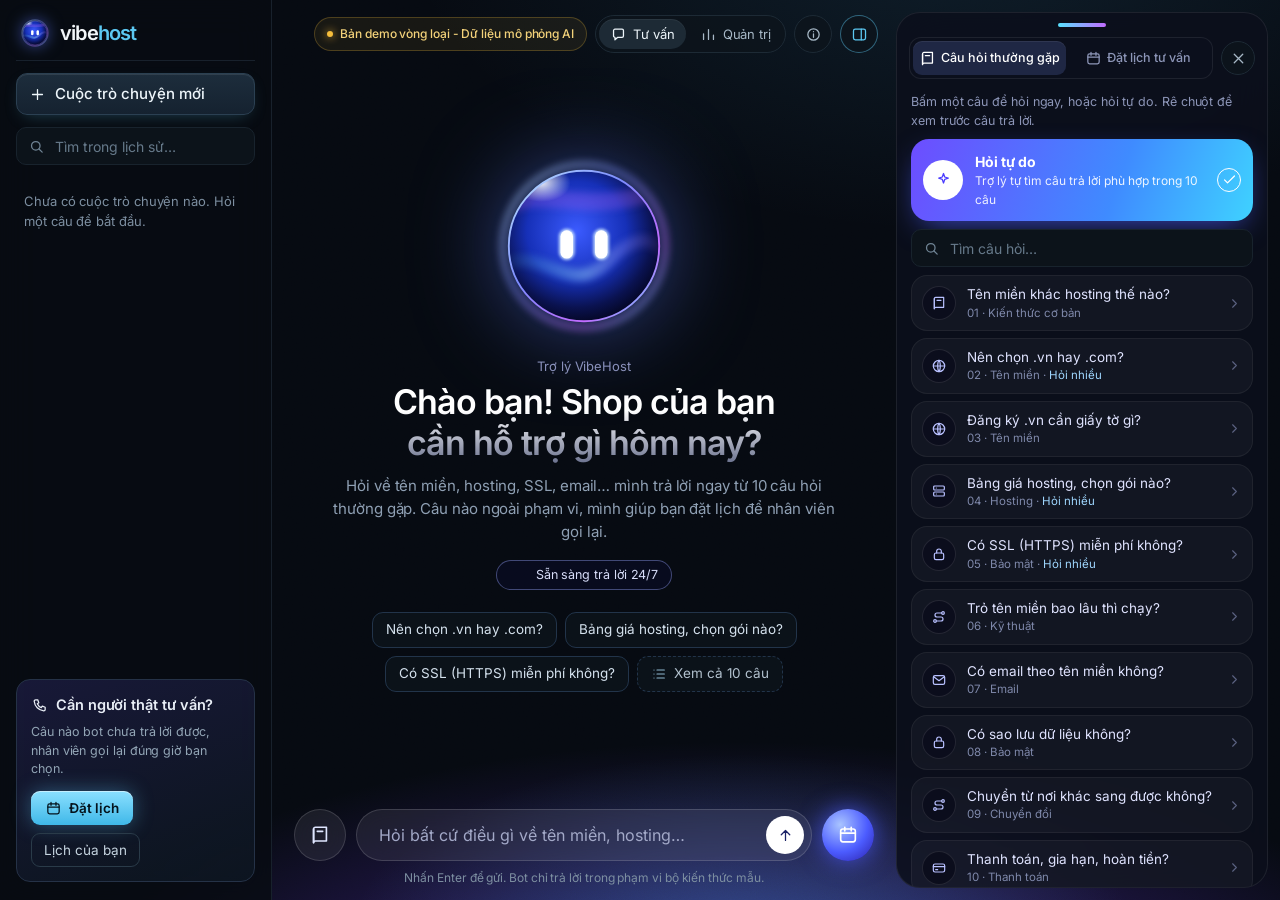
==== beta/index.html @ 1653cec9 "Bản xem trước giao diện v2 tại /beta/ (link chính vẫn là v1.2) Co-Authored-By: Claude Opus 5.5 <nore" ====
<!doctype html>
<html lang="vi">
<head>
  <meta charset="utf-8">
  <meta name="viewport" content="width=device-width, initial-scale=1, viewport-fit=cover">
  <title>Chatbot tư vấn VibeHost — Đề 4 (bản demo vòng loại)</title>
  <meta name="description" content="Chatbot FAQ & đặt lịch tư vấn (Đề 4, VIBE-CODING 2026). Bản demo vòng loại - Dữ liệu mô phỏng AI.">
  <meta name="theme-color" content="#060a11">
  <meta name="color-scheme" content="dark">
  <link rel="icon" href="assets/mascot.svg" type="image/svg+xml">
  <link rel="stylesheet" href="css/styles.css">
</head>
<body>
  <a class="skip-link" href="#msg-input">Bỏ qua, tới ô nhập câu hỏi</a>
  <div class="glowbg" aria-hidden="true"></div>

  <div class="app" id="app" data-view="chat" data-panel-open="true">
    <!-- ============ CỘT TRÁI: LỊCH SỬ TRÒ CHUYỆN ============ -->
    <aside class="side" id="side" aria-label="Lịch sử trò chuyện">
      <div class="brand">
        <img src="assets/mascot.svg" width="30" height="30" alt="">
        <b translate="no">vibe<span>host</span></b>
        <button type="button" class="iconbtn sm only-drawer" id="side-close" aria-label="Đóng lịch sử"></button>
      </div>
      <button type="button" class="new" id="btn-new-chat"><span data-icon="plus"></span>Cuộc trò chuyện mới</button>
      <label class="find"><span data-icon="search"></span><span class="sr-only">Tìm trong lịch sử</span><input type="search" id="hist-search" placeholder="Tìm trong lịch sử…" autocomplete="off"></label>
      <nav class="hist" id="hist-list" aria-label="Các cuộc trò chuyện"></nav>
      <div class="help">
        <b><span data-icon="phone"></span>Cần người thật tư vấn?</b>
        <p>Câu nào bot chưa trả lời được, nhân viên gọi lại đúng giờ bạn chọn.</p>
        <div class="row">
          <button type="button" class="btnc" id="help-book"><span data-icon="cal"></span>Đặt lịch</button>
          <button type="button" class="btng" id="help-mine">Lịch của bạn <span class="count-pill" id="mine-count" hidden>0</span></button>
        </div>
      </div>
    </aside>

    <!-- ============ KHU GIỮA ============ -->
    <main class="main">
      <header class="top">
        <button type="button" class="iconbtn only-m" id="btn-hist" aria-label="Mở lịch sử trò chuyện"><span data-icon="clock"></span></button>
        <a class="top-brand" href="#/chat" aria-label="VibeHost, về màn hình tư vấn"><img src="assets/mascot.svg" width="26" height="26" alt=""><b translate="no">vibe<span>host</span></b></a>
        <span class="conv-title" id="conv-title"><span data-icon="chat"></span><span id="conv-title-text">Cuộc trò chuyện mới</span></span>
        <span class="grow"></span>
        <span class="demo" role="note">Bản demo vòng loại - Dữ liệu mô phỏng AI</span>
        <nav class="pillg" aria-label="Chuyển màn hình">
          <a href="#/chat" data-route="chat"><span data-icon="chat"></span>Tư vấn</a>
          <a href="#/admin" data-route="admin"><span data-icon="chart"></span>Quản trị<span class="nav-count" id="nav-admin-count" hidden>0</span></a>
        </nav>
        <button type="button" class="iconbtn hide-m" id="btn-demo" aria-label="Chạy demo tự động 5 tính năng" title="Chạy demo tự động 5 tính năng"><span data-icon="play"></span></button>
        <button type="button" class="iconbtn" id="btn-about" aria-label="Giới thiệu bản demo" title="Giới thiệu bản demo"><span data-icon="info"></span></button>
        <button type="button" class="iconbtn chat-only" id="btn-panel" aria-label="Ẩn hoặc hiện bảng câu hỏi và đặt lịch" aria-controls="panel" aria-expanded="true"><span data-icon="panelR"></span></button>
      </header>
      <div class="storage-warning" id="storage-warning" role="alert" hidden>Trình duyệt đang chặn lưu trữ: lịch hẹn và lịch sử chỉ được giữ tạm đến khi tải lại trang.</div>

      <!-- Màn tư vấn -->
      <section class="view-chat" id="view-chat" aria-labelledby="chat-h1">
        <h1 class="sr-only" id="chat-h1">Chatbot tư vấn tên miền và hosting VibeHost</h1>
        <div class="chat-log" id="chat-log" role="log" aria-live="polite" aria-label="Nội dung trò chuyện"></div>
        <div class="bottom">
          <form class="dock" id="composer" autocomplete="off">
            <button type="button" class="round" id="dock-faq" aria-label="Mở câu hỏi thường gặp"><span data-icon="book"></span></button>
            <div class="field" id="composer-field">
              <label class="sr-only" for="msg-input">Nhập câu hỏi</label>
              <input id="msg-input" type="text" maxlength="300" enterkeyhint="send" placeholder="Hỏi bất cứ điều gì về tên miền, hosting…">
              <span class="counter" id="msg-counter" aria-hidden="true">0/300</span>
              <button type="submit" class="snd" id="send-btn" aria-label="Gửi câu hỏi"><span data-icon="up"></span></button>
            </div>
            <button type="button" class="orbbtn" id="dock-book" aria-label="Đặt lịch tư vấn"><span data-icon="cal"></span></button>
          </form>
          <p class="hint" id="composer-hint" aria-live="polite">Nhấn Enter để gửi. Bot chỉ trả lời trong phạm vi bộ kiến thức mẫu.</p>
        </div>
      </section>

      <!-- Màn quản trị -->
      <section class="view-admin" id="view-admin" aria-labelledby="adm-h1" hidden>
        <div class="adwrap">
          <div class="adm-head">
            <h1 id="adm-h1">Quản trị lịch hẹn</h1>
            <p>Không cần đăng nhập (đúng phạm vi đề, chỉ dùng cho demo). <span id="adm-storage-note"></span></p>
          </div>
          <div class="kpis">
            <div><small>Câu hỏi đã nhận</small><b id="ins-questions">0</b><em id="ins-since">chưa có câu hỏi</em></div>
            <div><small>Bot tự trả lời</small><b class="grad" id="ins-answered">—</b><em id="ins-answered-sub">0 câu từ bộ kiến thức</em></div>
            <div><small>Chuyển cho nhân viên</small><b id="ins-fallback">0</b><em><span id="ins-bookings">0</span> lịch hẹn tạo từ chatbot</em></div>
            <div><small><span class="dot pend"></span>Lịch chờ xử lý</small><b id="st-pending">0</b><em>Tổng <span id="st-total">0</span>, hẹn hôm nay <span id="st-today">0</span></em></div>
          </div>
          <div class="grid2">
            <div class="col-main">
              <div class="toolbar">
                <label class="find grow"><span data-icon="search"></span><span class="sr-only">Tìm lịch hẹn</span><input type="search" id="adm-search" placeholder="Tìm theo tên, số điện thoại, nội dung…"></label>
                <div class="seg" role="group" aria-label="Lọc theo trạng thái">
                  <button type="button" data-filter="all" aria-pressed="true">Tất cả</button>
                  <button type="button" data-filter="pending" aria-pressed="false">Chờ xử lý</button>
                  <button type="button" data-filter="done" aria-pressed="false">Đã xong</button>
                </div>
              </div>
              <div class="toolbar">
                <button type="button" class="btn danger-ghost" id="adm-clear-done"><span data-icon="trash"></span><span>Xóa lịch đã xử lý (<span id="adm-clear-done-count">0</span>)</span></button>
                <button type="button" class="btn ghost" id="adm-export"><span data-icon="download"></span>Xuất CSV</button>
                <button type="button" class="btn ghost" id="adm-seed"><span data-icon="plus"></span>Thêm dữ liệu mẫu</button>
              </div>
              <div class="tbl">
                <div class="th" aria-hidden="true"><span>Thời gian</span><span>Khách hàng</span><span>Nội dung cần tư vấn</span><span>Trạng thái</span><span></span></div>
                <div id="adm-list" aria-live="polite"></div>
              </div>
            </div>
            <div class="col-side">
              <section class="ins" aria-labelledby="rank-h"><h2 id="rank-h"><img src="assets/mascot.svg" width="22" height="22" alt="">Chủ đề được hỏi nhiều nhất</h2><ol class="rank" id="ins-rank"></ol></section>
              <section class="ins" id="adm-log-panel" aria-labelledby="log-h"><h2 id="log-h"><span>Bot chưa trả lời được (<span id="adm-unanswered-count">0</span>)</span></h2>
                <p class="muted">Gợi ý câu hỏi mới để bổ sung vào bộ kiến thức.</p>
                <ul class="miss-list" id="adm-unanswered"></ul>
                <button type="button" class="btn ghost sm" id="adm-clear-log">Xóa nhật ký</button>
              </section>
              <p class="danger-zone"><button type="button" class="link-btn danger" id="adm-reset">Đặt lại toàn bộ dữ liệu demo</button></p>
            </div>
          </div>
        </div>
      </section>
    </main>

    <!-- ============ CỘT PHẢI: CÂU HỎI THƯỜNG GẶP / ĐẶT LỊCH ============ -->
    <aside class="panel" id="panel" aria-label="Câu hỏi thường gặp và đặt lịch tư vấn">
      <span class="grab" aria-hidden="true"></span>
      <div class="ptabs">
        <div class="seg-tabs" role="tablist" aria-label="Chọn nội dung bảng">
          <button type="button" role="tab" id="tab-faq" aria-controls="pane-faq" aria-selected="true"><span data-icon="book"></span>Câu hỏi thường gặp</button>
          <button type="button" role="tab" id="tab-book" aria-controls="pane-book" aria-selected="false" tabindex="-1"><span data-icon="cal"></span>Đặt lịch tư vấn</button>
        </div>
        <button type="button" class="iconbtn sm" id="panel-close" aria-label="Đóng bảng"><span data-icon="x"></span></button>
      </div>

      <div class="pane" id="pane-faq" role="tabpanel" aria-labelledby="tab-faq">
        <p class="pane-sub">Bấm một câu để hỏi ngay, hoặc hỏi tự do. Rê chuột để xem trước câu trả lời.</p>
        <button type="button" class="smart" id="faq-free"><span class="bub"><span data-icon="spark"></span></span><span><b>Hỏi tự do</b><small>Trợ lý tự tìm câu trả lời phù hợp trong 10 câu</small></span><span class="ok"><span data-icon="check"></span></span></button>
        <label class="find"><span data-icon="search"></span><span class="sr-only">Tìm câu hỏi</span><input type="search" id="faq-search" placeholder="Tìm câu hỏi…" autocomplete="off"></label>
        <div class="faq-list" id="faq-list"></div>
        <p class="pane-foot">Bộ kiến thức mẫu, 10 câu. Giá và chính sách là dữ liệu mẫu.</p>
      </div>

      <div class="pane" id="pane-book" role="tabpanel" aria-labelledby="tab-book" hidden>
        <form id="booking-form" class="bform" novalidate>
          <p class="pane-sub">Nhân viên <span translate="no">VibeHost</span> gọi lại đúng giờ hẹn. Thứ 2 đến Thứ 7, 08:00–11:30 và 13:30–17:00 (giờ Việt Nam).</p>
          <div class="field2"><label for="bk-name">Họ và tên <span class="req" aria-hidden="true">*</span></label>
            <input id="bk-name" name="name" type="text" maxlength="50" autocomplete="name" placeholder="VD: Nguyễn Thị Lan…" aria-describedby="err-name" aria-required="true">
            <p class="ferr" id="err-name"></p></div>
          <div class="field2"><label for="bk-phone">Số điện thoại <span class="req" aria-hidden="true">*</span></label>
            <input id="bk-phone" name="phone" type="tel" inputmode="tel" maxlength="16" autocomplete="tel" placeholder="VD: 0912 345 678…" aria-describedby="err-phone" aria-required="true">
            <p class="ferr" id="err-phone"></p></div>
          <div class="field2"><span class="flabel" id="lbl-date">Ngày hẹn <span class="req" aria-hidden="true">*</span></span>
            <div class="days" id="bk-days" role="radiogroup" aria-labelledby="lbl-date" aria-describedby="err-date"></div>
            <p class="ferr" id="err-date"></p></div>
          <div class="field2"><span class="flabel" id="lbl-time">Giờ hẹn <span class="req" aria-hidden="true">*</span></span>
            <div class="slots" id="bk-slots" role="radiogroup" aria-labelledby="lbl-time" aria-describedby="err-time slot-hint"></div>
            <p class="slot-hint" id="slot-hint"></p>
            <p class="ferr" id="err-time"></p></div>
          <div class="field2"><label for="bk-note">Nội dung cần tư vấn <span class="opt-note">(không bắt buộc)</span></label>
            <textarea id="bk-note" name="note" rows="2" maxlength="200" placeholder="VD: Muốn chuyển website từ nơi khác sang…" aria-describedby="err-note"></textarea>
            <div class="ffoot"><p class="ferr" id="err-note"></p><span class="cnt" id="note-count">0/200</span></div></div>
          <div class="sum" id="bk-sum"><span data-icon="cal"></span><span id="bk-sum-text">Chọn ngày và giờ hẹn</span></div>
          <p class="form-error" id="err-form" role="alert"></p>
          <button type="submit" class="go block" id="bk-submit">Xác nhận đặt lịch</button>
          <p class="privacy">Thông tin chỉ lưu trên trình duyệt này (localStorage) để phục vụ bản demo, không gửi đi đâu.</p>
        </form>
        <section class="mine" id="mine-section" aria-labelledby="mine-h" hidden>
          <h3 id="mine-h">Lịch hẹn của bạn</h3>
          <ul class="mine-list" id="mine-list"></ul>
        </section>
      </div>
    </aside>
    <div class="scrim" id="scrim" hidden></div>
  </div>

  <div class="pop" id="faq-pop" role="tooltip" hidden></div>

  <!-- Giới thiệu -->
  <dialog id="about-dialog" class="dlg" aria-labelledby="about-title">
    <div class="dlg-in">
      <div class="dlg-head"><h2 id="about-title">Về bản demo</h2><button type="button" class="iconbtn sm" data-close aria-label="Đóng"><span data-icon="x"></span></button></div>
      <p class="dlg-sub">Đề 4: Chatbot FAQ &amp; đặt lịch tư vấn. VIBE-CODING 2026, đội Vibe, Bảng B – Kinh tế.</p>
      <h3>Dành cho ai</h3>
      <p>Chủ shop và doanh nghiệp nhỏ đang cần tên miền, hosting, trong khi nhà cung cấp nhỏ như <span translate="no">VibeHost</span> (giả định) không đủ người trực 24/7.</p>
      <h3>Một tình huống cụ thể</h3>
      <ol class="steps">
        <li><b>22 giờ</b>, chị Lan (chủ shop thời trang online) hỏi “nên chọn .vn hay .com” → bot trả lời ngay và gợi ý 3 câu liên quan.</li>
        <li>Chị hỏi “có nhận thiết kế logo không”, ngoài bộ kiến thức → bot không đoán mò mà mời đặt lịch, chị để lại tên và số điện thoại.</li>
        <li><b>Sáng hôm sau</b>, nhân viên mở trang Quản trị, gọi lại, bấm “Đã xử lý” rồi xóa lịch. Câu hỏi chưa trả lời được giúp chủ shop bổ sung bộ câu hỏi.</li>
      </ol>
      <h3>Ba loại dữ liệu trong ứng dụng</h3>
      <dl class="legend">
        <div><dt><span class="tag sample">Dữ liệu mẫu</span></dt><dd>10 câu hỏi, giá, chính sách và lịch hẹn mẫu do đội soạn, không phải thông tin thật của công ty nào.</dd></div>
        <div><dt><span class="tag ai">AI mô phỏng</span></dt><dd>Phần diễn đạt lại câu trả lời và 3 câu gợi ý: chạy theo quy tắc, không gọi AI thật. “Xem câu trả lời gốc” cho thấy bot dựa vào đâu.</dd></div>
        <div><dt><span class="tag real">Do bạn nhập</span></dt><dd>Câu hỏi và lịch hẹn bạn tạo, lưu thật trên trình duyệt này (localStorage), không gửi đi đâu.</dd></div>
      </dl>
      <div class="dlg-foot"><button type="button" class="btng" data-close>Đóng</button><button type="button" class="go" id="about-demo"><span data-icon="play"></span>Chạy demo tự động 5 tính năng</button></div>
    </div>
  </dialog>

  <!-- Hộp xác nhận -->
  <dialog id="confirm-dialog" class="dlg confirm" aria-labelledby="confirm-msg">
    <form method="dialog" class="dlg-in">
      <p id="confirm-msg"></p>
      <div class="dlg-foot"><button type="submit" value="cancel" class="btng">Hủy</button><button type="submit" value="ok" class="btn danger" id="confirm-ok">Xóa</button></div>
    </form>
  </dialog>

  <div class="toast" id="toast" role="status" aria-live="polite" hidden></div>
  <div class="demo-caption" id="demo-caption" role="status" aria-live="polite" hidden><span class="cap-step" id="cap-step">1/5</span><span class="cap-text" id="cap-text"></span><button type="button" class="cap-stop" id="cap-stop">Dừng</button></div>
  <div class="demo-cursor" id="demo-cursor" aria-hidden="true" hidden><svg viewBox="0 0 24 24" width="26" height="26"><path d="M5 3.5 18.5 13l-6.2.9 3.6 6.4-2.6 1.4-3.6-6.4L5 19.5z" fill="#fff" stroke="#060a11" stroke-width="1.4" stroke-linejoin="round"/></svg></div>
  <noscript><p class="noscript">Vui lòng bật JavaScript để dùng chatbot.</p></noscript>

  <script src="js/data.js"></script>
  <script src="js/engine.js"></script>
  <script src="js/booking.js"></script>
  <script src="js/app.js"></script>
</body>
</html>
---- beta/css/styles.css ----
/* styles.css — Chatbot FAQ & đặt lịch tư vấn (Đề 4) · giao diện v2: khung "thép đêm" + linh vật quả cầu
   Màu ngữ nghĩa: xanh lơ = hành động chính · hổ phách = mô phỏng/chú ý · xanh lá = đã xong/dữ liệu thật · đỏ = xóa/lỗi · xám = dữ liệu mẫu
   Phông Inter (SIL OFL) tự lưu trong css/fonts → chạy được offline */
@font-face { font-family: 'Inter'; font-style: normal; font-weight: 300 700; font-display: swap; src: url(fonts/inter-vietnamese.woff2) format('woff2'); unicode-range: U+0102-0103, U+0110-0111, U+0128-0129, U+0168-0169, U+01A0-01A1, U+01AF-01B0, U+0300-0301, U+0303-0304, U+0308-0309, U+0323, U+0329, U+1EA0-1EF9, U+20AB; }
@font-face { font-family: 'Inter'; font-style: normal; font-weight: 300 700; font-display: swap; src: url(fonts/inter-latin-ext.woff2) format('woff2'); unicode-range: U+0100-02BA, U+02BD-02C5, U+02C7-02CC, U+02CE-02D7, U+02DD-02FF, U+0304, U+0308, U+0329, U+1D00-1DBF, U+1E00-1E9F, U+1EF2-1EFF, U+2020, U+20A0-20AB, U+20AD-20C0, U+2113, U+2C60-2C7F, U+A720-A7FF; }
@font-face { font-family: 'Inter'; font-style: normal; font-weight: 300 700; font-display: swap; src: url(fonts/inter-latin.woff2) format('woff2'); unicode-range: U+0000-00FF, U+0131, U+0152-0153, U+02BB-02BC, U+02C6, U+02DA, U+02DC, U+0304, U+0308, U+0329, U+2000-206F, U+20AC, U+2122, U+2191, U+2193, U+2212, U+2215, U+FEFF, U+FFFD; }

:root {
  --bg: #060a11;
  --side: rgba(8, 12, 19, .78);
  --panel: rgba(12, 15, 28, .88);
  --card: rgba(12, 18, 26, .82);
  --line: #18212c;
  --line2: #22303c;
  --ink: #e8eef6;
  --ink2: #b4c2cf;
  --mut: #7d8fa1;
  --cy: #5cc8f2;
  --cy-l: #8be0ff;
  --cy-d: #3fb8e8;
  --vi: #6d5dff;
  --amber: #f3d27a;
  --amber-l: rgba(246, 190, 60, .32);
  --ok: #7ee2b8;
  --ok-l: rgba(126, 226, 184, .32);
  --red: #f19a92;
  --red-l: rgba(241, 154, 146, .34);
  --font: 'Inter', system-ui, -apple-system, "Segoe UI", Roboto, Arial, sans-serif;
}

* { box-sizing: border-box; }
html, body { margin: 0; height: 100%; }
body { font: 400 15px/1.55 var(--font); color: var(--ink); background: var(--bg); -webkit-font-smoothing: antialiased; overflow: hidden; letter-spacing: -.005em; }
button, input, select, textarea { font: inherit; color: inherit; }
button { cursor: pointer; background: none; border: 0; padding: 0; }
button, a, input, textarea, summary { touch-action: manipulation; -webkit-tap-highlight-color: transparent; }
[hidden] { display: none !important; }
a { color: var(--cy); }
p { margin: 0; }
h1, h2, h3 { text-wrap: balance; }
:focus-visible { outline: 2px solid var(--cy); outline-offset: 2px; }
.sr-only { position: absolute; width: 1px; height: 1px; padding: 0; margin: -1px; overflow: hidden; clip: rect(0 0 0 0); white-space: nowrap; border: 0; }
.muted { color: var(--mut); }
.ic { display: block; flex: none; }
.skip-link { position: fixed; left: 12px; top: -60px; z-index: 200; padding: 10px 14px; border-radius: 10px; background: #fff; color: #060a11; font-weight: 600; text-decoration: none; }
.skip-link:focus { top: 12px; }

/* nền: ánh xanh tím từ đáy + hạt nhiễu */
.glowbg { position: fixed; inset: 0; z-index: 0; pointer-events: none; background:
  radial-gradient(1000px 420px at 58% 116%, rgba(76, 92, 255, .58), rgba(120, 60, 255, .2) 45%, transparent 72%),
  radial-gradient(560px 260px at 58% 104%, rgba(88, 225, 255, .26), transparent 70%),
  radial-gradient(800px 460px at 75% -10%, rgba(64, 150, 196, .15), transparent 70%), var(--bg); }
body::after { content: ""; position: fixed; inset: 0; z-index: 1; pointer-events: none; opacity: .07; mix-blend-mode: overlay;
  background-image: url("data:image/svg+xml,%3Csvg xmlns='http://www.w3.org/2000/svg' width='180' height='180'%3E%3Cfilter id='n'%3E%3CfeTurbulence type='fractalNoise' baseFrequency='.85' numOctaves='3' stitchTiles='stitch'/%3E%3C/filter%3E%3Crect width='100%25' height='100%25' filter='url(%23n)'/%3E%3C/svg%3E"); }

/* ============ BỐ CỤC ============ */
.app { position: relative; z-index: 2; height: 100vh; height: 100dvh; display: grid; grid-template-columns: 272px minmax(0, 1fr) 384px; }
.app[data-panel-open="false"] { grid-template-columns: 272px minmax(0, 1fr); }
.app[data-panel-open="false"] .panel { display: none; }
.app[data-view="admin"] { grid-template-columns: minmax(0, 1fr); }
.app[data-view="admin"] .side, .app[data-view="admin"] .panel, .app[data-view="admin"] .chat-only, .app[data-view="admin"] .conv-title { display: none !important; }
.app[data-view="admin"] .top-brand { display: inline-flex; }

/* ============ THANH TRÁI: LỊCH SỬ ============ */
.side { position: relative; z-index: 3; display: flex; flex-direction: column; gap: 12px; min-height: 0; padding: 18px 16px; border-right: 1px solid var(--line); background: var(--side); backdrop-filter: blur(18px); }
.brand { display: flex; align-items: center; gap: 10px; padding: 0 4px 12px; border-bottom: 1px solid var(--line); }
.brand img { filter: drop-shadow(0 0 8px rgba(88, 120, 255, .6)); }
.brand b, .top-brand b { font: 600 20px/1 var(--font); letter-spacing: -.04em; color: #f2f6f9; }
.brand b span, .top-brand b span { color: var(--cy); }
.brand .iconbtn { margin-left: auto; }
.new { display: flex; align-items: center; gap: 9px; height: 42px; padding: 0 12px; border-radius: 11px; font-weight: 500; color: #eef6fb;
  background: linear-gradient(180deg, #1d2d3c, #152230); border: 1px solid #2b4052; box-shadow: inset 0 1px 0 rgba(255, 255, 255, .09), 0 6px 18px -8px rgba(92, 200, 242, .35); transition: border-color .15s; }
.new:hover { border-color: #3d5a72; }
.find { display: flex; align-items: center; gap: 8px; height: 38px; padding: 0 11px; border-radius: 10px; background: #0c131a; border: 1px solid #18232d; color: #6f8394; }
.find:focus-within { border-color: #2f5a74; }
.find input { flex: 1; min-width: 0; height: 100%; border: 0; background: transparent; outline: none; font-size: 14px; color: var(--ink); }
.find input::placeholder { color: #66798a; }
.hist { flex: 1; min-height: 0; overflow-y: auto; display: flex; flex-direction: column; gap: 2px; margin: 0 -6px; padding: 0 6px; }
.hist .lbl { margin: 10px 6px 4px; font-size: 12px; color: #63778a; }
.hist .lbl:first-child { margin-top: 2px; }
.hi { display: flex; align-items: center; gap: 10px; width: 100%; padding: 8px 10px; border-radius: 9px; text-align: left; font-size: 13.5px; color: #a9bac7; white-space: nowrap; }
.hi span.t { min-width: 0; overflow: hidden; text-overflow: ellipsis; }
.hi .ic { color: #5f7383; }
.hi:hover { background: #111b25; color: #e6f0f7; }
.hi[aria-current="true"] { background: #15202b; color: #f0f7fb; } .hi[aria-current="true"] .ic { color: var(--cy); }
.hi em { margin-left: auto; flex: none; font-style: normal; font-size: 11px; padding: 1px 7px; border-radius: 999px; color: #9fe3ff; background: rgba(92, 200, 242, .1); border: 1px solid rgba(92, 200, 242, .25); }
.hist-empty { padding: 14px 8px; font-size: 13px; color: var(--mut); }
.help { padding: 14px; border-radius: 14px; background: linear-gradient(160deg, rgba(109, 93, 255, .16), rgba(92, 200, 242, .05)); border: 1px solid #253247; }
.help b { display: flex; align-items: center; gap: 8px; font-weight: 600; font-size: 14.5px; }
.help p { margin: 6px 0 12px; font-size: 12.5px; color: #93a6b6; line-height: 1.5; }
.help .row { display: flex; gap: 8px; flex-wrap: wrap; }

/* ============ NÚT DÙNG CHUNG ============ */
.btnc, .go { display: inline-flex; align-items: center; justify-content: center; gap: 7px; height: 34px; padding: 0 14px; border-radius: 9px; font-size: 13.5px; font-weight: 600; color: #04131c; white-space: nowrap;
  background: linear-gradient(180deg, var(--cy-l), var(--cy-d)); box-shadow: 0 0 20px rgba(92, 200, 242, .38), inset 0 1px 0 rgba(255, 255, 255, .5); transition: filter .15s, transform .1s; }
.btnc:hover, .go:hover { filter: brightness(1.08); }
.btnc:active, .go:active, .btn:active, .btng:active { transform: translateY(1px); }
.go.block { width: 100%; height: 44px; font-size: 15px; border-radius: 12px; }
.go:disabled { opacity: .55; cursor: progress; }
.btng { display: inline-flex; align-items: center; gap: 6px; height: 34px; padding: 0 12px; border-radius: 9px; font-size: 13.5px; color: #c5d4df; border: 1px solid #2a3b49; white-space: nowrap; transition: background-color .15s; }
.btng:hover { background: #121c26; }
.btn { display: inline-flex; align-items: center; gap: 7px; height: 36px; padding: 0 13px; border-radius: 10px; font-size: 13.5px; font-weight: 500; white-space: nowrap; transition: background-color .15s, border-color .15s; }
.btn.sm { height: 32px; font-size: 13px; }
.btn.ghost { color: #c5d4df; border: 1px solid #2a3b49; background: rgba(12, 18, 26, .6); } .btn.ghost:hover { background: #121c26; }
.btn.danger-ghost { color: var(--red); border: 1px solid var(--red-l); } .btn.danger-ghost:hover { background: rgba(241, 154, 146, .08); }
.btn.danger { color: #2a0a07; background: var(--red); font-weight: 600; }
.btn.ok { color: var(--ok); border: 1px solid var(--ok-l); background: rgba(126, 226, 184, .1); } .btn.ok:hover { background: rgba(126, 226, 184, .18); }
.btn:disabled { opacity: .45; cursor: not-allowed; }
.link-btn { color: var(--cy); font-size: 13.5px; font-weight: 500; }
.link-btn:hover { text-decoration: underline; text-underline-offset: 3px; }
.link-btn.danger { color: var(--red); }
.iconbtn { display: grid; place-items: center; width: 38px; height: 38px; border-radius: 999px; flex: none; color: #a7b8c6; background: rgba(13, 20, 28, .8); border: 1px solid #1d2a35; transition: color .15s, border-color .15s; }
.iconbtn:hover { color: #fff; border-color: #2f4152; }
.iconbtn[aria-expanded="true"] { color: var(--cy); border-color: rgba(92, 200, 242, .45); }
.iconbtn.sm { width: 34px; height: 34px; }
.count-pill { display: inline-grid; place-items: center; min-width: 19px; height: 19px; padding: 0 5px; border-radius: 999px; font-size: 11.5px; font-weight: 700; color: #04131c; background: var(--cy); font-variant-numeric: tabular-nums; }

/* ============ THANH TRÊN ============ */
.main { position: relative; z-index: 2; display: flex; flex-direction: column; min-width: 0; min-height: 0; }
.top { display: flex; align-items: center; gap: 8px; min-height: 68px; padding: 14px 18px; }
.top .grow { flex: 1; }
.top-brand { display: none; align-items: center; gap: 8px; text-decoration: none; }
.conv-title { display: inline-flex; align-items: center; gap: 8px; max-width: 340px; height: 36px; padding: 0 14px; border-radius: 999px; font-size: 13.5px; color: #d5e0ea; background: rgba(255, 255, 255, .04); border: 1px solid rgba(255, 255, 255, .09); white-space: nowrap; }
.conv-title .ic { color: #9aa6ff; }
.conv-title #conv-title-text { overflow: hidden; text-overflow: ellipsis; }
.demo { display: inline-flex; align-items: center; gap: 7px; height: 34px; padding: 0 12px; border-radius: 999px; font-size: 12px; font-weight: 500; white-space: nowrap; color: var(--amber); background: rgba(246, 190, 60, .07); border: 1px solid rgba(246, 190, 60, .24); }
.demo::before { content: ""; width: 6px; height: 6px; border-radius: 50%; background: #f6be3c; box-shadow: 0 0 8px #f6be3c; flex: none; }
.pillg { display: inline-flex; align-items: center; gap: 3px; padding: 3px; border-radius: 999px; background: rgba(13, 20, 28, .8); border: 1px solid #1d2a35; }
.pillg a { display: inline-flex; align-items: center; gap: 6px; height: 30px; padding: 0 11px; border-radius: 999px; font-size: 13px; color: #a7b8c6; text-decoration: none; white-space: nowrap; }
.pillg a:hover { color: #fff; }
.pillg a[aria-current="page"] { background: #1d2a35; color: #eef6fb; box-shadow: inset 0 1px 0 rgba(255, 255, 255, .06); }
.nav-count { display: inline-grid; place-items: center; min-width: 18px; height: 18px; padding: 0 5px; border-radius: 999px; font-size: 11px; font-weight: 700; color: #04131c; background: var(--cy); }
.storage-warning { margin: 0 22px 8px; padding: 8px 12px; border-radius: 10px; font-size: 13.5px; color: var(--red); background: rgba(241, 154, 146, .08); border: 1px solid var(--red-l); }

/* ============ KHUNG TRÒ CHUYỆN ============ */
.view-chat { flex: 1; min-height: 0; display: flex; flex-direction: column; }
.chat-log { flex: 1; min-height: 0; overflow-y: auto; overscroll-behavior: contain; display: flex; flex-direction: column; gap: 22px; padding: 6px 24px 26px; }
.msg { width: 100%; max-width: 760px; align-self: center; }
.msg.mu { display: flex; flex-direction: column; align-items: flex-end; }

/* màn chào với linh vật */
.hero { margin: auto; display: flex; flex-direction: column; align-items: center; text-align: center; padding: 8px 0 12px; max-width: 760px; align-self: center; }
.mascot { width: 188px; height: 188px; filter: drop-shadow(0 0 44px rgba(88, 120, 255, .55)); animation: float 6s ease-in-out infinite; }
.mascot .eyes { transition: transform .18s ease-out; }
.mascot .lids { transform-origin: center; transform-box: fill-box; animation: blink 5.5s infinite; }
@keyframes float { 0%, 100% { transform: translateY(0); } 50% { transform: translateY(-6px); } }
@keyframes blink { 0%, 94%, 100% { transform: scaleY(1); } 96% { transform: scaleY(.1); } }
.hero .nm { margin-top: 10px; font-size: 13px; color: #8d93b8; }
.hello { margin: 6px 0 0; font: 600 34px/1.2 var(--font); letter-spacing: -.03em; background: linear-gradient(180deg, #fff 35%, rgba(196, 206, 255, .52)); -webkit-background-clip: text; background-clip: text; color: transparent; }
.hero .sub { margin-top: 10px; font-size: 15px; color: #8fa0b4; max-width: 56ch; }
.live { display: inline-flex; align-items: center; gap: 8px; height: 30px; margin-top: 16px; padding: 0 13px; border-radius: 999px; font-size: 12.5px; color: #d9defa; background: rgba(10, 14, 40, .55); border: 1px solid rgba(154, 166, 255, .4); }
.bars { display: inline-flex; gap: 2px; align-items: center; height: 16px; }
.bars i { width: 2px; border-radius: 2px; background: #9fd7ff; animation: eq 1.2s ease-in-out infinite; }
.bars i:nth-child(2) { animation-delay: .15s; } .bars i:nth-child(3) { animation-delay: .3s; } .bars i:nth-child(4) { animation-delay: .45s; } .bars i:nth-child(5) { animation-delay: .6s; }
@keyframes eq { 0%, 100% { height: 5px; } 50% { height: 15px; } }
.hero .chips { justify-content: center; margin-top: 22px; }

/* tin nhắn */
.u { align-self: flex-end; max-width: min(460px, 80%); padding: 10px 15px 8px; border-radius: 18px 18px 5px 18px; font-size: 14.5px; color: #fff; background: linear-gradient(140deg, #2b5fd9, #3f8bff); box-shadow: 0 10px 24px -14px rgba(63, 139, 255, .8); overflow-wrap: anywhere; }
.u time { display: block; margin-top: 2px; text-align: right; font-size: 11.5px; color: #d4e2ff; font-variant-numeric: tabular-nums; }
.b { display: flex; gap: 12px; }
.b .av { flex: none; width: 32px; height: 32px; margin-top: 1px; filter: drop-shadow(0 0 8px rgba(88, 120, 255, .55)); }
.b .body { flex: 1; min-width: 0; overflow-wrap: anywhere; }
.trace { display: inline-flex; align-items: center; gap: 6px; margin-bottom: 6px; font-size: 12.5px; color: #a3adff; }
.lead { margin-bottom: 8px; font-size: 16px; font-weight: 600; line-height: 1.5; color: #fff; }
.b p { margin-bottom: 10px; font-size: 14.5px; color: #c3cfda; line-height: 1.62; }
.b p:last-child { margin-bottom: 0; }
.b p.repeat { font-size: 13.5px; color: var(--mut); }
.points { margin: 4px 0 12px; padding: 0 0 0 14px; list-style: none; border-left: 2px solid #22405a; }
.points li { padding: 3px 0; font-size: 14px; color: #b3c3d3; line-height: 1.55; }
.points.pk-note { margin-top: 10px; border-left: 0; padding-left: 0; } .points.pk-note li { font-size: 12.5px; color: var(--mut); }
.pk { display: grid; grid-template-columns: repeat(3, minmax(0, 1fr)); gap: 10px; margin: 14px 0 4px; }
.pc { position: relative; overflow: hidden; padding: 12px 14px; border-radius: 14px; background: var(--card); border: 1px solid var(--line2); transition: transform .18s ease-out, border-color .18s; }
.pc:hover { transform: translateY(-2px); border-color: #34506a; }
.pc small { display: block; font-size: 12px; color: #8b9cad; }
.pc b { display: block; margin: 2px 0; font-size: 22px; font-weight: 600; letter-spacing: -.02em; color: #fff; }
.pc b span { font-size: 12px; font-weight: 400; color: #8b9cad; }
.pc p { margin: 0 !important; font-size: 12.5px !important; color: #8b9cad !important; }
.pc.best { border-color: rgba(92, 200, 242, .55); box-shadow: 0 0 0 1px rgba(92, 200, 242, .2), 0 14px 34px -16px rgba(92, 200, 242, .6); }
.pc.best .badge { position: absolute !important; right: 10px; top: 10px; padding: 2px 8px; border-radius: 999px; font-size: 10.5px; font-weight: 600; color: #04131c; background: var(--cy-l); }
.meta { display: flex; flex-wrap: wrap; align-items: center; gap: 8px; margin-top: 12px; font-size: 12.5px; }
.tag { display: inline-flex; align-items: center; gap: 5px; padding: 1px 9px; border-radius: 999px; border: 1px solid; font-size: 12px; font-weight: 500; line-height: 1.7; white-space: nowrap; }
.tag.src { color: #9fd2ef; border-color: #234a63; background: rgba(92, 200, 242, .05); }
.tag.ai, .tag.warn { color: var(--amber); border-color: var(--amber-l); background: rgba(246, 190, 60, .05); }
.tag.ok, .tag.real { color: var(--ok); border-color: var(--ok-l); background: rgba(126, 226, 184, .05); }
.tag.sample { color: #b5c0d6; border-color: #33405a; background: rgba(150, 165, 200, .06); }
.meta .origin-btn { color: var(--cy); font-size: 12.5px; font-weight: 500; }
.meta .origin-btn:hover { text-decoration: underline; text-underline-offset: 3px; }
.meta time { margin-left: auto; font-size: 12px; color: var(--mut); font-variant-numeric: tabular-nums; }
.origin { margin-top: 10px; padding: 12px 14px; border-radius: 12px; background: rgba(12, 18, 26, .7); border: 1px solid var(--line2); font-size: 13.5px; }
.origin p { margin: 0 0 6px !important; font-size: 13.5px !important; color: #dbe5ee !important; }
.origin small { display: block; font-size: 12.5px; color: var(--mut); line-height: 1.55; }
.chips { display: flex; flex-wrap: wrap; gap: 8px; }
.sug { margin-top: 14px; }
.sug-label { margin: 0 0 8px !important; font-size: 12.5px !important; font-weight: 500; color: var(--mut) !important; }
.chip { position: relative; overflow: hidden; display: inline-flex; align-items: center; gap: 7px; min-height: 36px; padding: 7px 13px; border-radius: 11px; text-align: left; font-size: 13.5px; line-height: 1.3; color: #d5e2ee; background: rgba(13, 20, 28, .82); border: 1px solid #22344a; transition: border-color .15s, color .15s; }
.chip:hover { border-color: var(--cy); color: #fff; }
.chip.ghost { border-style: dashed; color: #b3c2cf; }
.chip .ic { color: #8fb7d0; }
.menu { display: grid; gap: 6px; margin-top: 10px; }
.menu .chip { width: 100%; }
.acts { display: flex; flex-wrap: wrap; gap: 8px; margin-top: 14px; }
.acts .btnc { height: 38px; padding: 0 15px; }
.out { padding: 14px 16px; border-radius: 16px; background: rgba(48, 34, 6, .22); border: 1px solid rgba(246, 190, 60, .26); }
.out .lead { margin-top: 8px; }
.receipt { padding: 16px; border-radius: 16px; background: var(--card); border: 1px solid var(--line2); }
.receipt-head { display: flex; align-items: flex-start; gap: 10px; }
.receipt-icon { display: grid; place-items: center; width: 30px; height: 30px; flex: none; border-radius: 50%; color: var(--ok); background: rgba(126, 226, 184, .1); border: 1px solid var(--ok-l); }
.receipt-head strong { display: block; font-size: 16px; }
.receipt-head span { font-size: 13.5px; font-weight: 500; color: var(--amber); }
.receipt dl { display: grid; gap: 0; margin: 12px 0; }
.receipt dl div { display: flex; justify-content: space-between; gap: 12px; padding: 8px 0; border-top: 1px solid #1b2732; font-size: 14px; }
.receipt p { font-size: 13.5px !important; color: #9fb0c0 !important; }
.receipt .acts { margin-top: 12px; }
.receipt dt { color: var(--mut); white-space: nowrap; } .receipt dd { margin: 0; font-weight: 600; text-align: right; font-variant-numeric: tabular-nums; }
.receipt .code { padding: 2px 9px; border-radius: 7px; letter-spacing: .05em; color: #a9c3ff; background: #1d2433; border: 1px solid #2f3b55; }
.typing .body { display: flex; gap: 5px; padding: 12px 0; }
.typing .dot { width: 7px; height: 7px; border-radius: 50%; background: #9aa6ff; animation: tblink 1.2s infinite both; }
.typing .dot:nth-child(2) { animation-delay: .2s; } .typing .dot:nth-child(3) { animation-delay: .4s; }
@keyframes tblink { 0%, 80%, 100% { opacity: .25; transform: translateY(0); } 40% { opacity: 1; transform: translateY(-3px); } }

/* ô nhập dạng dock */
.bottom { display: flex; flex-direction: column; align-items: center; padding: 10px 22px calc(12px + env(safe-area-inset-bottom)); }
.dock { display: flex; align-items: center; gap: 10px; width: 100%; max-width: 720px; }
.round, .orbbtn { display: grid; place-items: center; width: 52px; height: 52px; flex: none; border-radius: 50%; transition: transform .12s, filter .15s; }
.round { color: #dfe6ff; background: rgba(255, 255, 255, .07); border: 1px solid rgba(255, 255, 255, .14); backdrop-filter: blur(16px); }
.round:hover { background: rgba(255, 255, 255, .11); }
.orbbtn { color: #fff; background: radial-gradient(circle at 35% 30%, #a9c4ff, #4c5cff 55%, #2a1fa8); box-shadow: 0 0 24px rgba(76, 92, 255, .8); }
.orbbtn:hover { filter: brightness(1.12); transform: scale(1.04); }
.field { position: relative; flex: 1; min-width: 0; display: flex; align-items: center; height: 52px; padding: 0 7px 0 20px; border-radius: 999px; background: rgba(255, 255, 255, .07); border: 1px solid rgba(255, 255, 255, .15); backdrop-filter: blur(16px); transition: border-color .2s, box-shadow .2s; }
.field:focus-within { border-color: rgba(139, 224, 255, .55); box-shadow: 0 0 0 3px rgba(92, 200, 242, .12); }
.field.busy { border-color: rgba(154, 166, 255, .55); animation: beam 1.4s linear infinite; }
@keyframes beam { 0% { box-shadow: 0 0 0 0 rgba(154, 166, 255, .0), 0 0 22px -6px rgba(92, 200, 242, .6); } 50% { box-shadow: 0 0 0 3px rgba(154, 166, 255, .16), 0 0 30px -4px rgba(109, 93, 255, .7); } 100% { box-shadow: 0 0 0 0 rgba(154, 166, 255, .0), 0 0 22px -6px rgba(92, 200, 242, .6); } }
.field input { flex: 1; min-width: 0; height: 100%; border: 0; outline: none; background: transparent; font-size: 16px; color: #f2f5ff; }
.field input::placeholder { color: #a3a9c8; }
.counter { display: none; margin-right: 8px; font-size: 12px; color: var(--mut); font-variant-numeric: tabular-nums; }
.field.has-text .counter { display: block; }
.counter.warn { color: var(--red); font-weight: 600; }
.snd { display: grid; place-items: center; width: 38px; height: 38px; flex: none; border-radius: 50%; color: #1a2266; background: #fff; transition: transform .12s; }
.snd:hover { transform: scale(1.05); }
.snd:disabled { opacity: .5; cursor: progress; }
.hint { margin-top: 8px; font-size: 12px; color: var(--mut); text-align: center; }
.hint.warn { color: var(--red); font-weight: 600; }
.shake { animation: shake .32s; }
@keyframes shake { 20%, 60% { transform: translateX(-5px); } 40%, 80% { transform: translateX(5px); } }

/* ============ CỘT PHẢI ============ */
.panel { position: relative; z-index: 3; display: flex; flex-direction: column; min-height: 0; margin: 12px 12px 12px 0; border-radius: 24px; background: var(--panel); border: 1px solid rgba(255, 255, 255, .08); backdrop-filter: blur(24px); overflow: hidden; }
.grab { align-self: center; width: 48px; height: 4px; margin-top: 10px; border-radius: 4px; background: linear-gradient(90deg, #58e1ff, #c26bff); }
.ptabs { display: flex; align-items: center; gap: 8px; padding: 10px 12px 2px; }
.seg-tabs { flex: 1; display: grid; grid-template-columns: 1fr 1fr; padding: 3px; border-radius: 12px; background: #0b0f1c; border: 1px solid rgba(255, 255, 255, .08); }
.seg-tabs button { display: flex; align-items: center; justify-content: center; gap: 5px; height: 34px; padding: 0 6px; border-radius: 9px; font-size: 12.5px; font-weight: 500; color: #8d96b8; white-space: nowrap; transition: color .15s, background-color .15s; }
.seg-tabs button:hover { color: #e2e6ff; }
.seg-tabs button[aria-selected="true"] { color: #fff; background: #1f2744; box-shadow: inset 0 1px 0 rgba(255, 255, 255, .07); }
.pane, .hist, .chat-log, .view-admin { scrollbar-width: thin; scrollbar-color: #222c3d transparent; }
.pane { flex: 1; min-height: 0; overflow-y: auto; overscroll-behavior: contain; display: flex; flex-direction: column; gap: 8px; padding: 12px 14px 16px; }
.pane > * { flex-shrink: 0; }
.pane-sub { font-size: 12.5px; color: #8d96b8; line-height: 1.5; }
.pane-foot { margin-top: 4px; font-size: 12px; color: #66708f; }
.smart { display: flex; align-items: center; gap: 12px; width: 100%; padding: 12px; border-radius: 18px; text-align: left; color: #fff; background: linear-gradient(110deg, #6d4dff, #3f8bff 60%, #3fd2ff); box-shadow: 0 10px 30px -10px rgba(76, 92, 255, .8); transition: filter .15s; }
.smart:hover { filter: brightness(1.08); }
.smart .bub { display: grid; place-items: center; width: 40px; height: 40px; flex: none; border-radius: 50%; color: #4c3dff; background: #fff; }
.smart b { display: block; font-size: 14px; } .smart small { display: block; font-size: 12px; opacity: .9; }
.smart .ok { display: grid; place-items: center; width: 24px; height: 24px; margin-left: auto; flex: none; border-radius: 50%; border: 1.5px solid #fff; }
.faq-list { display: flex; flex-direction: column; gap: 7px; }
.opt { position: relative; overflow: hidden; display: flex; align-items: center; gap: 11px; width: 100%; padding: 9px 10px; border-radius: 16px; text-align: left; font-size: 13.5px; color: #dfe3ff; background: rgba(255, 255, 255, .035); border: 1px solid rgba(255, 255, 255, .06); transition: border-color .15s, background-color .15s; }
.opt .t { flex: 1; min-width: 0; line-height: 1.35; }
.opt .t small { display: block; margin-top: 2px; font-size: 11.5px; color: #7f89ab; }
.opt .t small em { font-style: normal; color: #9fd7ff; }
.opt > .ic { color: #59607f; transition: transform .15s, color .15s; }
.opt:hover > .ic, .opt.hv > .ic { color: #b8c0ff; transform: translateX(2px); }
.opt .ci { display: grid; place-items: center; width: 34px; height: 34px; flex: none; border-radius: 50%; color: #b8c0ff; background: #0b0d1c; border: 1px solid rgba(255, 255, 255, .1); }
.opt .tg { flex: none; padding: 2px 9px; border-radius: 999px; font-size: 11px; font-weight: 600; color: #c8cdee; background: #1b1f36; border: 1px solid rgba(255, 255, 255, .12); white-space: nowrap; }
.opt:hover, .opt:focus-visible, .opt.hv { border-color: rgba(140, 150, 255, .55); background: rgba(124, 140, 255, .09); }
.faq-empty { padding: 12px 4px; font-size: 13px; color: #8d96b8; }
/* vùng sáng chạy theo chuột trên thẻ (đặt --mx, --my bằng JS) */
.spot::before { content: ""; position: absolute; inset: 0; pointer-events: none; opacity: 0; transition: opacity .2s;
  background: radial-gradient(160px circle at var(--mx, 50%) var(--my, 50%), rgba(139, 160, 255, .2), transparent 70%); }
.spot:hover::before { opacity: 1; }
.spot > * { position: relative; }

/* bong bóng xem trước câu trả lời */
.pop { position: fixed; z-index: 60; width: 310px; padding: 14px 15px; border-radius: 16px; pointer-events: none;
  background: rgba(14, 18, 34, .97); border: 1px solid rgba(140, 150, 255, .42); box-shadow: 0 24px 50px -10px rgba(0, 0, 0, .85), 0 0 30px -6px rgba(109, 93, 255, .45);
  opacity: 0; transform: translateX(8px) scale(.98); transition: opacity .16s ease-out, transform .16s ease-out; }
.pop.show { opacity: 1; transform: none; }
.pop::after { content: ""; position: absolute; right: -7px; top: var(--ay, 30px); width: 12px; height: 12px; transform: rotate(45deg); background: #10142a; border-top: 1px solid rgba(140, 150, 255, .42); border-right: 1px solid rgba(140, 150, 255, .42); }
.pop small { display: block; margin-bottom: 4px; font-size: 11.5px; color: #a9b4ff; }
.pop b { display: block; margin-bottom: 6px; font-size: 14px; color: #fff; line-height: 1.4; }
.pop p { font-size: 12.5px; color: #aab2cf; line-height: 1.55; }
.pop .lk { display: inline-flex; align-items: center; gap: 4px; margin-top: 10px; font-size: 12.5px; font-weight: 600; color: var(--cy); }

/* form đặt lịch */
.bform { display: flex; flex-direction: column; gap: 4px; }
.field2 { display: flex; flex-direction: column; gap: 5px; margin-top: 6px; }
.field2 label, .flabel { font-size: 12.5px; font-weight: 500; color: #a7b0cf; }
.req { color: var(--red); } .opt-note { font-weight: 400; color: #747e9e; }
.field2 input, .field2 textarea { width: 100%; min-height: 42px; padding: 9px 12px; border-radius: 11px; font-size: 15px; color: #f2f5ff; background: #0b0f1c; border: 1px solid #222a40; outline: none; }
.field2 textarea { min-height: 58px; resize: vertical; font-size: 14px; }
.field2 input:focus, .field2 textarea:focus { border-color: var(--cy); box-shadow: 0 0 0 3px rgba(92, 200, 242, .14); }
.field2 [aria-invalid="true"] { border-color: var(--red); }
.ferr { font-size: 12.5px; color: var(--red); } .ferr:empty { display: none; }
.ffoot { display: flex; justify-content: space-between; gap: 8px; } .cnt { margin-left: auto; font-size: 11.5px; color: #66708f; font-variant-numeric: tabular-nums; }
.days { display: flex; gap: 6px; overflow-x: auto; padding: 2px 1px 8px; scrollbar-width: thin; scrollbar-color: #2a3550 transparent;
  -webkit-mask-image: linear-gradient(90deg, #000 86%, transparent); mask-image: linear-gradient(90deg, #000 86%, transparent); }
.days > :last-child { margin-right: 28px; }
.days.invalid .day { border-color: rgba(241, 154, 146, .5); }
.day { flex: none; display: grid; place-items: center; width: 44px; height: 54px; border-radius: 12px; font-weight: 600; font-size: 15px; line-height: 1.1; color: #e8ecff; background: #0b0f1c; border: 1px solid #222a40; transition: border-color .15s, background-color .15s; }
.day small { font-size: 10.5px; font-weight: 500; color: #8d93b8; }
.day:hover:not(:disabled) { border-color: #3c4a74; }
.day[aria-checked="true"] { background: linear-gradient(160deg, #6d4dff, #3f8bff); border-color: transparent; box-shadow: 0 8px 20px -8px rgba(76, 92, 255, .9); }
.day[aria-checked="true"] small { color: #fff; }
.day:disabled { opacity: .32; cursor: not-allowed; text-decoration: line-through; }
.slots { display: grid; grid-template-columns: repeat(4, minmax(0, 1fr)); gap: 6px; }
.slots.invalid .slot:not(:disabled) { border-color: rgba(241, 154, 146, .5); }
.slot { height: 34px; border-radius: 9px; font-size: 13px; font-variant-numeric: tabular-nums; color: #dfe3ff; background: #0b0f1c; border: 1px solid #222a40; transition: border-color .15s, background-color .15s; }
.slot:hover:not(:disabled) { border-color: #3c4a74; }
.slot[aria-checked="true"] { color: #fff; border-color: var(--cy); background: rgba(92, 200, 242, .14); box-shadow: 0 0 14px -2px rgba(92, 200, 242, .55); }
.slot:disabled { opacity: .3; cursor: not-allowed; text-decoration: line-through; }
.slot-hint { font-size: 12px; color: #747e9e; } .slot-hint:empty { display: none; }
.sum { display: flex; align-items: center; gap: 8px; margin: 10px 0 4px; padding: 10px 12px; border-radius: 12px; font-size: 14px; color: #dfe9f5; background: rgba(92, 200, 242, .06); border: 1px dashed rgba(92, 200, 242, .35); }
.sum .ic { color: var(--cy); }
.form-error { margin: 2px 0 6px; padding: 8px 12px; border-radius: 10px; font-size: 13px; color: var(--red); background: rgba(241, 154, 146, .08); border: 1px solid var(--red-l); }
.form-error:empty { display: none; }
.privacy { margin-top: 8px; font-size: 11.5px; color: #66708f; text-align: center; }
.mine { margin-top: 18px; padding-top: 14px; border-top: 1px solid rgba(255, 255, 255, .07); }
.mine h3 { margin: 0 0 10px; font-size: 14px; font-weight: 600; }
.mine-list { display: grid; gap: 8px; margin: 0; padding: 0; list-style: none; }
.mi { padding: 12px; border-radius: 14px; background: rgba(255, 255, 255, .03); border: 1px solid rgba(255, 255, 255, .07); }
.mi .r1 { display: flex; align-items: center; justify-content: space-between; gap: 8px; }
.mi b { font-size: 15px; font-variant-numeric: tabular-nums; }
.mi .r2 { display: flex; flex-wrap: wrap; gap: 2px 12px; margin-top: 4px; font-size: 12.5px; color: #8d96b8; }
.mi .btn { margin-top: 10px; }
.mi.closed { opacity: .7; }
.st { display: inline-flex; align-items: center; gap: 6px; padding: 1px 10px; border-radius: 999px; font-size: 12px; font-weight: 600; border: 1px solid; white-space: nowrap; }
.st::before { content: ""; width: 6px; height: 6px; border-radius: 50%; background: currentColor; }
.st.pending { color: var(--amber); border-color: var(--amber-l); } .st.done { color: var(--ok); border-color: var(--ok-l); } .st.cancelled { color: #9aa6c2; border-color: #2a3550; }

/* ============ QUẢN TRỊ ============ */
.view-admin { flex: 1; min-height: 0; overflow-y: auto; }
.adwrap { max-width: 1320px; margin: 0 auto; padding: 4px 22px 40px; }
.adm-head h1 { margin: 0 0 4px; font-size: 26px; font-weight: 600; letter-spacing: -.03em; }
.adm-head p { font-size: 13.5px; color: var(--mut); }
.kpis { display: grid; grid-template-columns: repeat(4, minmax(0, 1fr)); margin: 18px 0 16px; border-radius: 16px; background: var(--card); border: 1px solid #1f2c39; overflow: hidden; }
.kpis > div { display: flex; flex-direction: column; padding: 16px 18px; border-left: 1px solid #1f2c39; }
.kpis > div:first-child { border-left: 0; }
.kpis small { display: inline-flex; align-items: center; gap: 6px; font-size: 12.5px; color: #8b9cad; }
.kpis b { margin: 2px 0; font-size: 30px; font-weight: 600; letter-spacing: -.03em; font-variant-numeric: tabular-nums; }
.kpis b.grad { background: linear-gradient(90deg, var(--cy-l), #9aa6ff); -webkit-background-clip: text; background-clip: text; color: transparent; }
.kpis em { font-style: normal; font-size: 12px; color: #6e8193; }
.dot { width: 7px; height: 7px; border-radius: 50%; } .dot.pend { background: #f6be3c; }
.grid2 { display: grid; grid-template-columns: minmax(0, 1fr) 340px; gap: 16px; align-items: start; }
.col-side { display: flex; flex-direction: column; gap: 16px; }
.toolbar { display: flex; flex-wrap: wrap; align-items: center; gap: 8px; margin-bottom: 10px; }
.toolbar .find { flex: 1 1 260px; }
.toolbar .find input { font-size: 15px; }
.seg { display: inline-flex; padding: 3px; border-radius: 11px; background: rgba(13, 20, 28, .8); border: 1px solid #1d2a35; }
.seg button { height: 32px; padding: 0 12px; border-radius: 8px; font-size: 13px; font-weight: 500; color: #a7b8c6; }
.seg button[aria-pressed="true"] { color: #04131c; background: var(--cy-l); }
.tbl { border-radius: 16px; background: var(--card); border: 1px solid #1f2c39; overflow: hidden; }
.th, .tr { display: grid; grid-template-columns: 128px minmax(0, 1fr) minmax(0, 1.4fr) 120px 196px; gap: 14px; align-items: center; padding: 12px 16px; }
.th { font-size: 12px; color: #6e8193; border-bottom: 1px solid #1f2c39; }
.tr { border-top: 1px solid #172230; } .tr:first-child { border-top: 0; }
.tr.closed { opacity: .62; }
.tr .when b { display: block; font-size: 16px; font-variant-numeric: tabular-nums; } .tr .when small { color: #8b9cad; font-size: 12px; }
.tr .who b { display: flex; flex-wrap: wrap; align-items: center; gap: 6px; font-size: 14px; } .tr .who a { color: var(--cy); font-size: 13px; text-decoration: none; font-variant-numeric: tabular-nums; }
.tr .what p { font-size: 13.5px; color: #c3cfda; }
.tr .what small { display: flex; flex-wrap: wrap; gap: 2px 10px; margin-top: 2px; font-size: 12px; color: #6e8193; }
.tr .ac { display: flex; justify-content: flex-end; gap: 6px; }
.tag-today { color: #a9c3ff; border-color: #2f3b55; }
.empty { padding: 30px 16px; text-align: center; color: #a7b8c6; } .empty p + p { margin-top: 4px; color: var(--mut); font-size: 13.5px; }
.ins { padding: 16px; border-radius: 16px; background: rgba(12, 15, 28, .85); border: 1px solid rgba(255, 255, 255, .08); }
.ins h2 { display: flex; align-items: center; gap: 8px; margin: 0 0 12px; font-size: 14.5px; font-weight: 600; }
.ins .muted { margin: -6px 0 10px; font-size: 12.5px; }
.rank { display: grid; gap: 10px; margin: 0; padding: 0; list-style: none; }
.rank li { display: grid; grid-template-columns: minmax(0, 1fr) 30px; gap: 4px 8px; font-size: 13px; color: #c3cfda; }
.rank li span { overflow: hidden; text-overflow: ellipsis; white-space: nowrap; }
.rank li i { grid-column: 1; height: 8px; min-width: 4px; border-radius: 0 4px 4px 0; background: linear-gradient(90deg, #3f8bff, var(--cy-l)); }
.rank li b { grid-row: 1; grid-column: 2; text-align: right; font-variant-numeric: tabular-nums; }
.rank li span.rank-empty { grid-column: 1 / -1; white-space: normal; color: var(--mut); }
.miss-list { display: grid; gap: 6px; margin: 0 0 12px; padding: 0; list-style: none; }
.miss-list li { display: flex; justify-content: space-between; gap: 10px; padding: 9px 11px; border-radius: 10px; font-size: 13px; background: rgba(255, 255, 255, .03); border: 1px solid #1f2638; }
.miss-list li span { min-width: 0; overflow-wrap: anywhere; } .miss-list time { flex: none; font-size: 12px; color: #6e8193; font-variant-numeric: tabular-nums; }
.miss-list .muted-item { color: var(--mut); }
.danger-zone { text-align: center; }

/* ============ HỘP THOẠI ============ */
.dlg { width: min(580px, calc(100vw - 24px)); max-height: calc(100dvh - 24px); padding: 0; border-radius: 22px; color: var(--ink); background: rgba(12, 15, 28, .98); border: 1px solid rgba(255, 255, 255, .1); box-shadow: 0 40px 80px -20px rgba(0, 0, 0, .8); overflow: auto; }
.dlg::backdrop { background: rgba(2, 4, 10, .6); backdrop-filter: blur(3px); }
.dlg-in { padding: 20px; }
.dlg-head { display: flex; align-items: center; justify-content: space-between; gap: 12px; }
.dlg-head h2 { margin: 0; font-size: 20px; font-weight: 600; letter-spacing: -.02em; }
.dlg-sub { margin: 6px 0 4px; font-size: 13.5px; color: var(--mut); }
.dlg h3 { margin: 16px 0 6px; font-size: 14.5px; font-weight: 600; }
.dlg p { font-size: 14px; color: #c3cfda; }
.steps { margin: 0; padding-left: 20px; font-size: 14px; color: #c3cfda; } .steps li { margin: 5px 0; }
.legend { display: grid; gap: 10px; margin: 6px 0 0; }
.legend div { display: grid; grid-template-columns: 112px minmax(0, 1fr); gap: 10px; align-items: start; }
.legend dd { margin: 0; font-size: 13.5px; color: #b3c3d3; }
.dlg-foot { display: flex; justify-content: flex-end; gap: 8px; margin-top: 20px; }
.confirm { width: min(440px, calc(100vw - 24px)); }
.confirm p { margin: 0; font-size: 15px; line-height: 1.55; color: var(--ink); }

/* ============ THÔNG BÁO, DEMO ============ */
.toast { position: fixed; left: 50%; bottom: 100px; z-index: 80; transform: translateX(-50%); width: max-content; max-width: calc(100vw - 32px); padding: 11px 16px; border-radius: 12px; font-size: 14.5px; color: #fff; background: #1a2333; border: 1px solid #2c3a50; box-shadow: 0 16px 34px -12px rgba(0, 0, 0, .8); }
.toast.success { background: #0f3a2c; border-color: #1f6b50; } .toast.warn { background: #3b2c08; border-color: #6b5214; } .toast.error { background: #3d1210; border-color: #7a2a24; }
.demo-caption { position: fixed; left: 50%; bottom: 96px; z-index: 90; transform: translateX(-50%); display: flex; align-items: center; gap: 10px; width: max-content; max-width: calc(100vw - 24px); padding: 9px 10px 9px 12px; border-radius: 14px; font-size: 14.5px; color: #fff; background: rgba(10, 14, 30, .95); border: 1px solid rgba(154, 166, 255, .35); box-shadow: 0 12px 32px rgba(0, 0, 0, .4); }
.cap-step { flex: none; padding: 2px 9px; border-radius: 999px; font-size: 12.5px; font-weight: 700; color: #04131c; background: var(--cy-l); font-variant-numeric: tabular-nums; }
.cap-stop { flex: none; padding: 4px 10px; border-radius: 8px; font-size: 12.5px; color: #fff; border: 1px solid rgba(255, 255, 255, .35); }
.demo-cursor { position: fixed; left: 0; top: 0; z-index: 95; width: 26px; height: 26px; pointer-events: none; transition: transform .5s cubic-bezier(.25, .8, .3, 1); }
.demo-cursor::after { content: ""; position: absolute; left: -9px; top: -9px; width: 22px; height: 22px; border-radius: 50%; background: rgba(92, 200, 242, .45); transform: scale(0); opacity: 0; }
.demo-cursor.clicking::after { animation: ripple .45s ease-out; }
@keyframes ripple { from { transform: scale(.3); opacity: 1; } to { transform: scale(1.6); opacity: 0; } }
.demo-focus { outline: 2px solid var(--cy-l) !important; outline-offset: 3px; }
.demo-running .app { pointer-events: none; }
.noscript { position: fixed; inset: auto 0 20px; text-align: center; }
.scrim { position: fixed; inset: 0; z-index: 40; background: rgba(2, 4, 10, .55); backdrop-filter: blur(2px); }
.only-m, .only-drawer { display: none !important; }

/* ============ MÀN HÌNH VỪA (bảng phải nổi lên trên) ============ */
@media (max-width: 1279px) {
  .app, .app[data-panel-open="false"] { grid-template-columns: 260px minmax(0, 1fr); }
  .app[data-view="admin"] { grid-template-columns: minmax(0, 1fr); }
  .panel { position: fixed; z-index: 50; right: 12px; top: 12px; bottom: 12px; width: 384px; margin: 0; box-shadow: 0 30px 70px -20px rgba(0, 0, 0, .85); }
  .conv-title { max-width: 220px; }
  .grid2 { grid-template-columns: minmax(0, 1fr); }
  .col-side { display: grid; grid-template-columns: 1fr 1fr; align-items: start; }
  .col-side .danger-zone { grid-column: 1 / -1; }
}
@media (max-width: 1599px) { .app[data-panel-open="true"] .conv-title { display: none; } }
@media (max-width: 1365px) { .app[data-panel-open="true"][data-view="chat"] #btn-demo { display: none; } } /* nút demo vẫn có trong hộp Giới thiệu */
@media (max-width: 1060px) { .conv-title { display: none; } }

/* ============ ĐIỆN THOẠI ============ */
@media (max-width: 899px) {
  .app, .app[data-panel-open="false"], .app[data-view="admin"] { grid-template-columns: minmax(0, 1fr); }
  .only-m { display: grid !important; }
  .hide-m { display: none !important; }
  .top-brand { display: inline-flex; }
  .top { flex-wrap: wrap; gap: 8px; min-height: 0; padding: 10px 12px 6px; }
  .top .demo { order: 10; width: 100%; justify-content: center; height: 28px; font-size: 12px; }
  #btn-panel { display: none !important; } /* điện thoại: 2 nút ở thanh nhập đã mở được câu hỏi và đặt lịch */
  .pillg a { padding: 0 10px; }
  .pillg a .ic { display: none; }
  /* lịch sử trượt từ trái */
  .side { position: fixed; z-index: 50; left: 0; top: 0; bottom: 0; width: min(300px, 86vw); transform: translateX(-105%); transition: transform .25s ease; background: rgba(8, 12, 19, .97); }
  .app.side-open .side { transform: none; }
  .only-drawer { display: grid !important; }
  /* bảng phải trượt lên từ dưới */
  .panel { left: 6px; right: 6px; top: auto; bottom: 6px; width: auto; height: min(82dvh, 720px); border-radius: 28px 28px 30px 30px; }
  .chat-log { padding: 6px 14px 20px; gap: 18px; }
  .b .av { display: none; }
  .mascot { width: 136px; height: 136px; }
  .hello { font-size: 25px; }
  .hero .sub { font-size: 14px; }
  .pk { grid-template-columns: 1fr; }
  .bottom { padding: 8px 10px calc(10px + env(safe-area-inset-bottom)); }
  .dock { gap: 7px; }
  .round, .orbbtn { width: 46px; height: 46px; }
  .field { height: 48px; padding-left: 16px; }
  .snd { width: 36px; height: 36px; }
  .adwrap { padding: 4px 12px 30px; }
  .kpis { grid-template-columns: 1fr 1fr; }
  .kpis > div:nth-child(3) { border-left: 0; }
  .kpis > div:nth-child(n+3) { border-top: 1px solid #1f2c39; }
  .kpis b { font-size: 26px; }
  .col-side { grid-template-columns: 1fr; }
  .th { display: none; }
  .tr { grid-template-columns: minmax(0, 1fr) auto; grid-template-areas: "when st" "who who" "what what" "ac ac"; gap: 8px 12px; }
  .tr .when { grid-area: when; } .tr .who { grid-area: who; } .tr .what { grid-area: what; } .tr .stc { grid-area: st; justify-self: end; } .tr .ac { grid-area: ac; justify-content: flex-start; }
  .tr .ac .btn { flex: 1 1 0; justify-content: center; }
  .toast, .demo-caption { bottom: 86px; }
}
@media (max-width: 380px) {
  .top-brand b { display: none; }
  .top { gap: 6px; padding: 8px 10px 6px; }
  .top .iconbtn { width: 34px; height: 34px; }
  .pillg a { padding: 0 8px; font-size: 12.5px; }
  .hello { font-size: 22px; }
  .seg-tabs button .ic { display: none; }
  .legend div { grid-template-columns: 1fr; gap: 2px; }
}

@media (prefers-reduced-motion: reduce) {
  *, *::before, *::after { animation: none !important; transition: none !important; scroll-behavior: auto !important; }
}
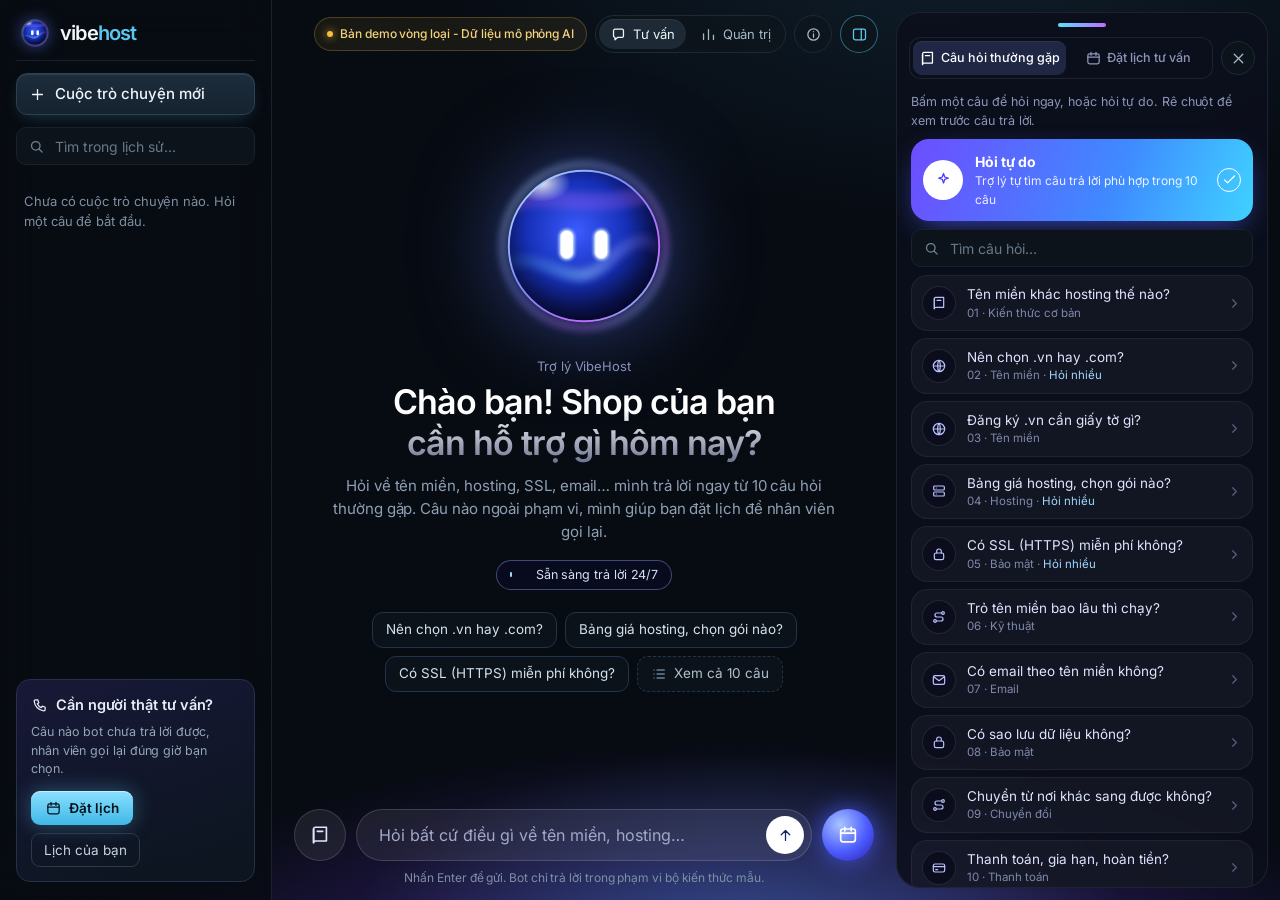
==== commit 1d1f5ba7: "v2.0: giao diện mới lên bản chính; cập nhật bảng kiểm thử, minh chứng AI, ảnh chụp; /beta/ chuyển về" ====
--- a/beta/index.html
+++ b/beta/index.html
@@ -2,216 +2,11 @@
 <html lang="vi">
 <head>
   <meta charset="utf-8">
-  <meta name="viewport" content="width=device-width, initial-scale=1, viewport-fit=cover">
-  <title>Chatbot tư vấn VibeHost — Đề 4 (bản demo vòng loại)</title>
-  <meta name="description" content="Chatbot FAQ & đặt lịch tư vấn (Đề 4, VIBE-CODING 2026). Bản demo vòng loại - Dữ liệu mô phỏng AI.">
-  <meta name="theme-color" content="#060a11">
-  <meta name="color-scheme" content="dark">
-  <link rel="icon" href="assets/mascot.svg" type="image/svg+xml">
-  <link rel="stylesheet" href="css/styles.css">
+  <meta name="viewport" content="width=device-width, initial-scale=1">
+  <title>Chuyển tới bản chính</title>
+  <meta http-equiv="refresh" content="0; url=../">
+  <link rel="canonical" href="../">
+  <style>body { margin: 0; min-height: 100vh; display: grid; place-items: center; background: #060a11; color: #e8eef6; font: 15px/1.5 system-ui, sans-serif; } a { color: #5cc8f2; }</style>
 </head>
-<body>
-  <a class="skip-link" href="#msg-input">Bỏ qua, tới ô nhập câu hỏi</a>
-  <div class="glowbg" aria-hidden="true"></div>
-
-  <div class="app" id="app" data-view="chat" data-panel-open="true">
-    <!-- ============ CỘT TRÁI: LỊCH SỬ TRÒ CHUYỆN ============ -->
-    <aside class="side" id="side" aria-label="Lịch sử trò chuyện">
-      <div class="brand">
-        <img src="assets/mascot.svg" width="30" height="30" alt="">
-        <b translate="no">vibe<span>host</span></b>
-        <button type="button" class="iconbtn sm only-drawer" id="side-close" aria-label="Đóng lịch sử"></button>
-      </div>
-      <button type="button" class="new" id="btn-new-chat"><span data-icon="plus"></span>Cuộc trò chuyện mới</button>
-      <label class="find"><span data-icon="search"></span><span class="sr-only">Tìm trong lịch sử</span><input type="search" id="hist-search" placeholder="Tìm trong lịch sử…" autocomplete="off"></label>
-      <nav class="hist" id="hist-list" aria-label="Các cuộc trò chuyện"></nav>
-      <div class="help">
-        <b><span data-icon="phone"></span>Cần người thật tư vấn?</b>
-        <p>Câu nào bot chưa trả lời được, nhân viên gọi lại đúng giờ bạn chọn.</p>
-        <div class="row">
-          <button type="button" class="btnc" id="help-book"><span data-icon="cal"></span>Đặt lịch</button>
-          <button type="button" class="btng" id="help-mine">Lịch của bạn <span class="count-pill" id="mine-count" hidden>0</span></button>
-        </div>
-      </div>
-    </aside>
-
-    <!-- ============ KHU GIỮA ============ -->
-    <main class="main">
-      <header class="top">
-        <button type="button" class="iconbtn only-m" id="btn-hist" aria-label="Mở lịch sử trò chuyện"><span data-icon="clock"></span></button>
-        <a class="top-brand" href="#/chat" aria-label="VibeHost, về màn hình tư vấn"><img src="assets/mascot.svg" width="26" height="26" alt=""><b translate="no">vibe<span>host</span></b></a>
-        <span class="conv-title" id="conv-title"><span data-icon="chat"></span><span id="conv-title-text">Cuộc trò chuyện mới</span></span>
-        <span class="grow"></span>
-        <span class="demo" role="note">Bản demo vòng loại - Dữ liệu mô phỏng AI</span>
-        <nav class="pillg" aria-label="Chuyển màn hình">
-          <a href="#/chat" data-route="chat"><span data-icon="chat"></span>Tư vấn</a>
-          <a href="#/admin" data-route="admin"><span data-icon="chart"></span>Quản trị<span class="nav-count" id="nav-admin-count" hidden>0</span></a>
-        </nav>
-        <button type="button" class="iconbtn hide-m" id="btn-demo" aria-label="Chạy demo tự động 5 tính năng" title="Chạy demo tự động 5 tính năng"><span data-icon="play"></span></button>
-        <button type="button" class="iconbtn" id="btn-about" aria-label="Giới thiệu bản demo" title="Giới thiệu bản demo"><span data-icon="info"></span></button>
-        <button type="button" class="iconbtn chat-only" id="btn-panel" aria-label="Ẩn hoặc hiện bảng câu hỏi và đặt lịch" aria-controls="panel" aria-expanded="true"><span data-icon="panelR"></span></button>
-      </header>
-      <div class="storage-warning" id="storage-warning" role="alert" hidden>Trình duyệt đang chặn lưu trữ: lịch hẹn và lịch sử chỉ được giữ tạm đến khi tải lại trang.</div>
-
-      <!-- Màn tư vấn -->
-      <section class="view-chat" id="view-chat" aria-labelledby="chat-h1">
-        <h1 class="sr-only" id="chat-h1">Chatbot tư vấn tên miền và hosting VibeHost</h1>
-        <div class="chat-log" id="chat-log" role="log" aria-live="polite" aria-label="Nội dung trò chuyện"></div>
-        <div class="bottom">
-          <form class="dock" id="composer" autocomplete="off">
-            <button type="button" class="round" id="dock-faq" aria-label="Mở câu hỏi thường gặp"><span data-icon="book"></span></button>
-            <div class="field" id="composer-field">
-              <label class="sr-only" for="msg-input">Nhập câu hỏi</label>
-              <input id="msg-input" type="text" maxlength="300" enterkeyhint="send" placeholder="Hỏi bất cứ điều gì về tên miền, hosting…">
-              <span class="counter" id="msg-counter" aria-hidden="true">0/300</span>
-              <button type="submit" class="snd" id="send-btn" aria-label="Gửi câu hỏi"><span data-icon="up"></span></button>
-            </div>
-            <button type="button" class="orbbtn" id="dock-book" aria-label="Đặt lịch tư vấn"><span data-icon="cal"></span></button>
-          </form>
-          <p class="hint" id="composer-hint" aria-live="polite">Nhấn Enter để gửi. Bot chỉ trả lời trong phạm vi bộ kiến thức mẫu.</p>
-        </div>
-      </section>
-
-      <!-- Màn quản trị -->
-      <section class="view-admin" id="view-admin" aria-labelledby="adm-h1" hidden>
-        <div class="adwrap">
-          <div class="adm-head">
-            <h1 id="adm-h1">Quản trị lịch hẹn</h1>
-            <p>Không cần đăng nhập (đúng phạm vi đề, chỉ dùng cho demo). <span id="adm-storage-note"></span></p>
-          </div>
-          <div class="kpis">
-            <div><small>Câu hỏi đã nhận</small><b id="ins-questions">0</b><em id="ins-since">chưa có câu hỏi</em></div>
-            <div><small>Bot tự trả lời</small><b class="grad" id="ins-answered">—</b><em id="ins-answered-sub">0 câu từ bộ kiến thức</em></div>
-            <div><small>Chuyển cho nhân viên</small><b id="ins-fallback">0</b><em><span id="ins-bookings">0</span> lịch hẹn tạo từ chatbot</em></div>
-            <div><small><span class="dot pend"></span>Lịch chờ xử lý</small><b id="st-pending">0</b><em>Tổng <span id="st-total">0</span>, hẹn hôm nay <span id="st-today">0</span></em></div>
-          </div>
-          <div class="grid2">
-            <div class="col-main">
-              <div class="toolbar">
-                <label class="find grow"><span data-icon="search"></span><span class="sr-only">Tìm lịch hẹn</span><input type="search" id="adm-search" placeholder="Tìm theo tên, số điện thoại, nội dung…"></label>
-                <div class="seg" role="group" aria-label="Lọc theo trạng thái">
-                  <button type="button" data-filter="all" aria-pressed="true">Tất cả</button>
-                  <button type="button" data-filter="pending" aria-pressed="false">Chờ xử lý</button>
-                  <button type="button" data-filter="done" aria-pressed="false">Đã xong</button>
-                </div>
-              </div>
-              <div class="toolbar">
-                <button type="button" class="btn danger-ghost" id="adm-clear-done"><span data-icon="trash"></span><span>Xóa lịch đã xử lý (<span id="adm-clear-done-count">0</span>)</span></button>
-                <button type="button" class="btn ghost" id="adm-export"><span data-icon="download"></span>Xuất CSV</button>
-                <button type="button" class="btn ghost" id="adm-seed"><span data-icon="plus"></span>Thêm dữ liệu mẫu</button>
-              </div>
-              <div class="tbl">
-                <div class="th" aria-hidden="true"><span>Thời gian</span><span>Khách hàng</span><span>Nội dung cần tư vấn</span><span>Trạng thái</span><span></span></div>
-                <div id="adm-list" aria-live="polite"></div>
-              </div>
-            </div>
-            <div class="col-side">
-              <section class="ins" aria-labelledby="rank-h"><h2 id="rank-h"><img src="assets/mascot.svg" width="22" height="22" alt="">Chủ đề được hỏi nhiều nhất</h2><ol class="rank" id="ins-rank"></ol></section>
-              <section class="ins" id="adm-log-panel" aria-labelledby="log-h"><h2 id="log-h"><span>Bot chưa trả lời được (<span id="adm-unanswered-count">0</span>)</span></h2>
-                <p class="muted">Gợi ý câu hỏi mới để bổ sung vào bộ kiến thức.</p>
-                <ul class="miss-list" id="adm-unanswered"></ul>
-                <button type="button" class="btn ghost sm" id="adm-clear-log">Xóa nhật ký</button>
-              </section>
-              <p class="danger-zone"><button type="button" class="link-btn danger" id="adm-reset">Đặt lại toàn bộ dữ liệu demo</button></p>
-            </div>
-          </div>
-        </div>
-      </section>
-    </main>
-
-    <!-- ============ CỘT PHẢI: CÂU HỎI THƯỜNG GẶP / ĐẶT LỊCH ============ -->
-    <aside class="panel" id="panel" aria-label="Câu hỏi thường gặp và đặt lịch tư vấn">
-      <span class="grab" aria-hidden="true"></span>
-      <div class="ptabs">
-        <div class="seg-tabs" role="tablist" aria-label="Chọn nội dung bảng">
-          <button type="button" role="tab" id="tab-faq" aria-controls="pane-faq" aria-selected="true"><span data-icon="book"></span>Câu hỏi thường gặp</button>
-          <button type="button" role="tab" id="tab-book" aria-controls="pane-book" aria-selected="false" tabindex="-1"><span data-icon="cal"></span>Đặt lịch tư vấn</button>
-        </div>
-        <button type="button" class="iconbtn sm" id="panel-close" aria-label="Đóng bảng"><span data-icon="x"></span></button>
-      </div>
-
-      <div class="pane" id="pane-faq" role="tabpanel" aria-labelledby="tab-faq">
-        <p class="pane-sub">Bấm một câu để hỏi ngay, hoặc hỏi tự do. Rê chuột để xem trước câu trả lời.</p>
-        <button type="button" class="smart" id="faq-free"><span class="bub"><span data-icon="spark"></span></span><span><b>Hỏi tự do</b><small>Trợ lý tự tìm câu trả lời phù hợp trong 10 câu</small></span><span class="ok"><span data-icon="check"></span></span></button>
-        <label class="find"><span data-icon="search"></span><span class="sr-only">Tìm câu hỏi</span><input type="search" id="faq-search" placeholder="Tìm câu hỏi…" autocomplete="off"></label>
-        <div class="faq-list" id="faq-list"></div>
-        <p class="pane-foot">Bộ kiến thức mẫu, 10 câu. Giá và chính sách là dữ liệu mẫu.</p>
-      </div>
-
-      <div class="pane" id="pane-book" role="tabpanel" aria-labelledby="tab-book" hidden>
-        <form id="booking-form" class="bform" novalidate>
-          <p class="pane-sub">Nhân viên <span translate="no">VibeHost</span> gọi lại đúng giờ hẹn. Thứ 2 đến Thứ 7, 08:00–11:30 và 13:30–17:00 (giờ Việt Nam).</p>
-          <div class="field2"><label for="bk-name">Họ và tên <span class="req" aria-hidden="true">*</span></label>
-            <input id="bk-name" name="name" type="text" maxlength="50" autocomplete="name" placeholder="VD: Nguyễn Thị Lan…" aria-describedby="err-name" aria-required="true">
-            <p class="ferr" id="err-name"></p></div>
-          <div class="field2"><label for="bk-phone">Số điện thoại <span class="req" aria-hidden="true">*</span></label>
-            <input id="bk-phone" name="phone" type="tel" inputmode="tel" maxlength="16" autocomplete="tel" placeholder="VD: 0912 345 678…" aria-describedby="err-phone" aria-required="true">
-            <p class="ferr" id="err-phone"></p></div>
-          <div class="field2"><span class="flabel" id="lbl-date">Ngày hẹn <span class="req" aria-hidden="true">*</span></span>
-            <div class="days" id="bk-days" role="radiogroup" aria-labelledby="lbl-date" aria-describedby="err-date"></div>
-            <p class="ferr" id="err-date"></p></div>
-          <div class="field2"><span class="flabel" id="lbl-time">Giờ hẹn <span class="req" aria-hidden="true">*</span></span>
-            <div class="slots" id="bk-slots" role="radiogroup" aria-labelledby="lbl-time" aria-describedby="err-time slot-hint"></div>
-            <p class="slot-hint" id="slot-hint"></p>
-            <p class="ferr" id="err-time"></p></div>
-          <div class="field2"><label for="bk-note">Nội dung cần tư vấn <span class="opt-note">(không bắt buộc)</span></label>
-            <textarea id="bk-note" name="note" rows="2" maxlength="200" placeholder="VD: Muốn chuyển website từ nơi khác sang…" aria-describedby="err-note"></textarea>
-            <div class="ffoot"><p class="ferr" id="err-note"></p><span class="cnt" id="note-count">0/200</span></div></div>
-          <div class="sum" id="bk-sum"><span data-icon="cal"></span><span id="bk-sum-text">Chọn ngày và giờ hẹn</span></div>
-          <p class="form-error" id="err-form" role="alert"></p>
-          <button type="submit" class="go block" id="bk-submit">Xác nhận đặt lịch</button>
-          <p class="privacy">Thông tin chỉ lưu trên trình duyệt này (localStorage) để phục vụ bản demo, không gửi đi đâu.</p>
-        </form>
-        <section class="mine" id="mine-section" aria-labelledby="mine-h" hidden>
-          <h3 id="mine-h">Lịch hẹn của bạn</h3>
-          <ul class="mine-list" id="mine-list"></ul>
-        </section>
-      </div>
-    </aside>
-    <div class="scrim" id="scrim" hidden></div>
-  </div>
-
-  <div class="pop" id="faq-pop" role="tooltip" hidden></div>
-
-  <!-- Giới thiệu -->
-  <dialog id="about-dialog" class="dlg" aria-labelledby="about-title">
-    <div class="dlg-in">
-      <div class="dlg-head"><h2 id="about-title">Về bản demo</h2><button type="button" class="iconbtn sm" data-close aria-label="Đóng"><span data-icon="x"></span></button></div>
-      <p class="dlg-sub">Đề 4: Chatbot FAQ &amp; đặt lịch tư vấn. VIBE-CODING 2026, đội Vibe, Bảng B – Kinh tế.</p>
-      <h3>Dành cho ai</h3>
-      <p>Chủ shop và doanh nghiệp nhỏ đang cần tên miền, hosting, trong khi nhà cung cấp nhỏ như <span translate="no">VibeHost</span> (giả định) không đủ người trực 24/7.</p>
-      <h3>Một tình huống cụ thể</h3>
-      <ol class="steps">
-        <li><b>22 giờ</b>, chị Lan (chủ shop thời trang online) hỏi “nên chọn .vn hay .com” → bot trả lời ngay và gợi ý 3 câu liên quan.</li>
-        <li>Chị hỏi “có nhận thiết kế logo không”, ngoài bộ kiến thức → bot không đoán mò mà mời đặt lịch, chị để lại tên và số điện thoại.</li>
-        <li><b>Sáng hôm sau</b>, nhân viên mở trang Quản trị, gọi lại, bấm “Đã xử lý” rồi xóa lịch. Câu hỏi chưa trả lời được giúp chủ shop bổ sung bộ câu hỏi.</li>
-      </ol>
-      <h3>Ba loại dữ liệu trong ứng dụng</h3>
-      <dl class="legend">
-        <div><dt><span class="tag sample">Dữ liệu mẫu</span></dt><dd>10 câu hỏi, giá, chính sách và lịch hẹn mẫu do đội soạn, không phải thông tin thật của công ty nào.</dd></div>
-        <div><dt><span class="tag ai">AI mô phỏng</span></dt><dd>Phần diễn đạt lại câu trả lời và 3 câu gợi ý: chạy theo quy tắc, không gọi AI thật. “Xem câu trả lời gốc” cho thấy bot dựa vào đâu.</dd></div>
-        <div><dt><span class="tag real">Do bạn nhập</span></dt><dd>Câu hỏi và lịch hẹn bạn tạo, lưu thật trên trình duyệt này (localStorage), không gửi đi đâu.</dd></div>
-      </dl>
-      <div class="dlg-foot"><button type="button" class="btng" data-close>Đóng</button><button type="button" class="go" id="about-demo"><span data-icon="play"></span>Chạy demo tự động 5 tính năng</button></div>
-    </div>
-  </dialog>
-
-  <!-- Hộp xác nhận -->
-  <dialog id="confirm-dialog" class="dlg confirm" aria-labelledby="confirm-msg">
-    <form method="dialog" class="dlg-in">
-      <p id="confirm-msg"></p>
-      <div class="dlg-foot"><button type="submit" value="cancel" class="btng">Hủy</button><button type="submit" value="ok" class="btn danger" id="confirm-ok">Xóa</button></div>
-    </form>
-  </dialog>
-
-  <div class="toast" id="toast" role="status" aria-live="polite" hidden></div>
-  <div class="demo-caption" id="demo-caption" role="status" aria-live="polite" hidden><span class="cap-step" id="cap-step">1/5</span><span class="cap-text" id="cap-text"></span><button type="button" class="cap-stop" id="cap-stop">Dừng</button></div>
-  <div class="demo-cursor" id="demo-cursor" aria-hidden="true" hidden><svg viewBox="0 0 24 24" width="26" height="26"><path d="M5 3.5 18.5 13l-6.2.9 3.6 6.4-2.6 1.4-3.6-6.4L5 19.5z" fill="#fff" stroke="#060a11" stroke-width="1.4" stroke-linejoin="round"/></svg></div>
-  <noscript><p class="noscript">Vui lòng bật JavaScript để dùng chatbot.</p></noscript>
-
-  <script src="js/data.js"></script>
-  <script src="js/engine.js"></script>
-  <script src="js/booking.js"></script>
-  <script src="js/app.js"></script>
-</body>
+<body><p>Giao diện mới đã lên bản chính. <a href="../">Mở chatbot</a></p></body>
 </html>
